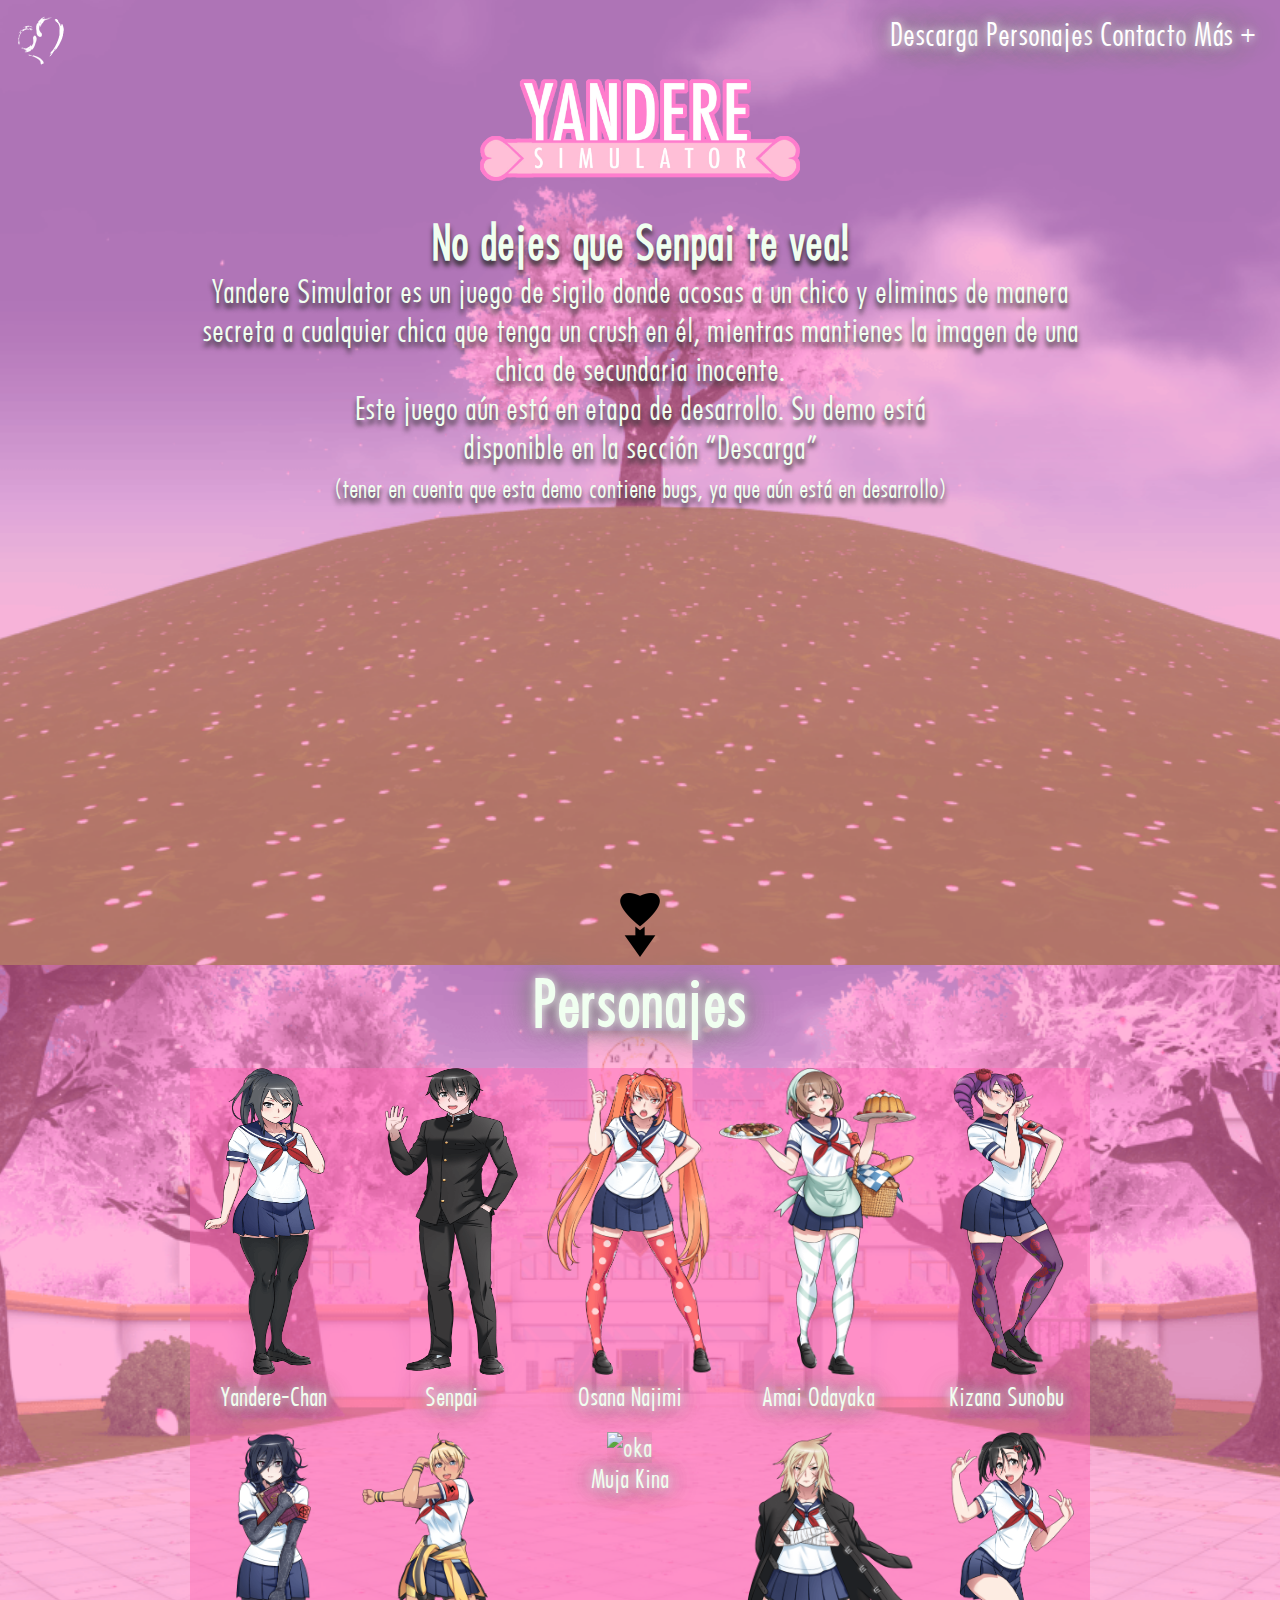
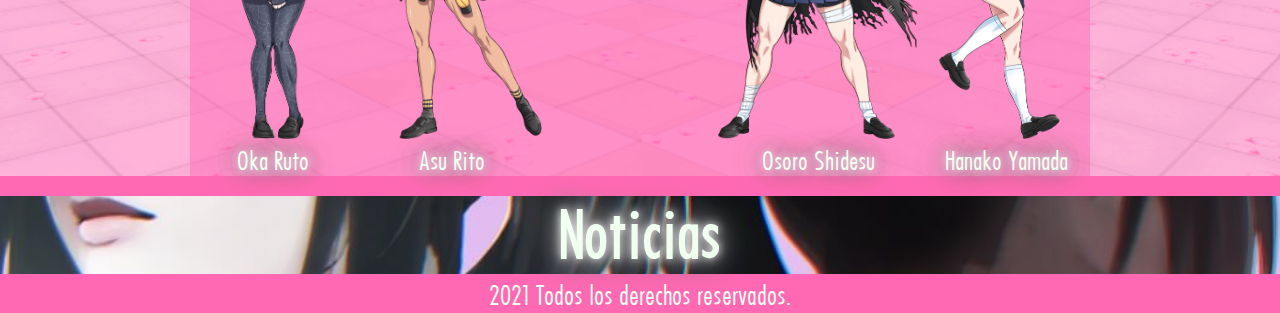
==== index.html @ 3b28e2bb "first commit" ====
<!DOCTYPE html>
<html>
    <head>
        <title>Yandere Simulator</title>
        <meta charset="UTF-8">
        <link rel="stylesheet" href="style.css">
        <style>
            @font-face {
                font-family: myFirstFont;
                src: url("Futura-Condensed-Regular.woff");
              }
            </style>
    </head>


<body>
<section class="tree">

    <header> <!--barra de navegacion-->
        <nav class="nnavv">
        <div class="icon">
                <a class="active" href="#top"><img src="icono.png" alt="icono" height="50px" width="50px"></a>
        </div>
        <div class="links">
            <ul>
            <li><a href="https://www.yanderesimulator.com/download/">Descarga</a></li>
            <li><a href="#personajes">Personajes</a></li>
            <li><a href="https://www.yanderesimulator.com/contact/">Contacto</a></li>
            <li><a href="mas.html">Más +</a></li>
            </ul>
        </div>
        </nav>
    </header>

    <div class="yansim"><!--logo-->
    <img src="Yandere_Simulator_logo.png" alt="simlogo"
        width="25%"
        height="25%">
    </div>
    
    <main><!--texto-->
        <section class="intro"> <!--intro-->
        <div>   
            <span class="nosenpai"><h2>No dejes que Senpai te vea!</h2></span>
            <p>Yandere Simulator es un juego de sigilo donde acosas a un chico y eliminas de manera <br> secreta a cualquier chica que tenga un crush en él, mientras mantienes la imagen de una <br> chica de secundaria inocente.
            <br>    
            Este juego aún está en etapa de desarrollo. Su demo está <br> disponible en la sección “Descarga”
            <br>    
            <span style="font-size: 24px;">(tener en cuenta que esta demo contiene bugs, ya que aún está en desarrollo)</span></p>
        </div>
            <div class="trailer"> <!--trailer-->
                <iframe width="560" height="315" src="https://www.youtube.com/embed/SUfAPLw7xjM" title="YouTube video player" frameborder="0" allow="accelerometer; autoplay; clipboard-write; encrypted-media; gyroscope; picture-in-picture" allowfullscreen></iframe>
            </div>
        <br>
        <div>
            <a href="#personajes"><img src="heart arrow.png" alt="flechita pabajo" width="5%" height="5%"></a>
        </div>
        </section>

</section>

<section class="school">

        <section> <!--lista de personajes-->
            <h1 id="personajes">Personajes</h1>
            <div class="table">
                <div>
                    <img src="yandere-chan-normal.png" alt="yandere-chan" width="138.86.7px" height="306.98px">
                    <div><p>Yandere-Chan</p></div>
                </div>
                <div> 
                    <img src="senpai-kun.png" alt="senpai" width="133.16px" height="306.97px">
                    <div><p>Senpai</p></div>
                </div>
                <div>
                    <img src="osana-najimi.png" alt="Osana" width="165px" height="306.97px">
                    <div><p>Osana Najimi</p></div>
                </div>
                <div>
                    <img src="amai-odayaka.png" alt="amai" width="199.17px" height="306.97px">
                    <div><p>Amai Odayaka</p></div>
                </div>
                <div>
                    <img src="kizana-sunobu.png" alt="kizana" width="115px" height="307px">
                    <div><p>Kizana Sunobu</p></div>
                </div>
                <div>
                    <img src="oka-ruto.png" alt="oka" width="75px" height="307px">
                    <div><p>Oka Ruto</p></div>
                </div>
                <div>
                    <img src="Asu-rito.png" alt="Asu" width="180px" height="307px">
                    <div><p>Asu Rito</p></div>
                </div>
                <div>
                    <img src="muja-kina.png" alt="oka" width="170px" height="307px">
                    <div><p>Muja Kina</p></div>
                </div>
                <div>
                    <img src="Osoro Shidesu.png" alt="Osoro" width="200px" height="307px">
                    <div><p>Osoro Shidesu</p></div>
                </div>
                <div>
                    <img src="Hanako Yamada.png" alt="Hanako" width="135px" height="307px">
                    <div><p>Hanako Yamada</p></div>
                </div>
            </div>
            </table>

        </section>
    
</section>
<section class="more">
    <h1>Noticias</h1>
</section>
    </main>

    <footer>
        <span class="foota">2021 Todos los derechos reservados.</span>
    </footer>

</body>
</html>
---- style.css ----
html {
    scroll-behavior: smooth;
}

* {
    box-sizing: border-box; 
    padding: 0; 
    margin: 0;
}
    
a { 
    color: white; 
    text-decoration: none; 
} 

a:hover { 
    text-decoration: underline;
} 

body {
    font-family: myFirstFont;
    text-align: center;
    color: honeydew;
    background-color: hotpink;
    font-size: 30px;
}

header {
    text-shadow: 0 0 10px #fff, 0 0 20px gray, 0 0 30px gray, 0 0 40px gray;
    margin: 0px;
    padding: 0px;  
    }

.nnaavv {
    padding: 50px;
    display: flex;
    flex-flow: row nowrap;
}

.icon {
    padding-top: 15px;
    margin-left: 15px;
    position:fixed;
}

.links {
    padding-top: 15px;
    margin-right: 25px;
    display: flex;
    flex-flow: row nowrap;
    justify-content: flex-end;
}

li {
    list-style: none;
    display: inline-block;
}

section.intro {
    text-shadow: 0px 5px 5px rgb(43, 42, 42);
}

section.tree {
    background-image: url(tree.png);
    background-repeat: no-repeat;
    background-size: 150%;
    background-position: center;
    border: 0px;
}

.trailer {
    margin-top: 25px;
}


section.school {
    background-image: url(school-front.png);
    background-repeat: no-repeat;
    text-shadow: 0 0 10px #fff, 0 0 20px gray, 0 0 30px gray, 0 0 40px gray;
    background-size: 150%;
    background-position: center;
    border: 0px;
}

.table {
    display: grid;
    grid-template-columns: repeat(5, 1fr);
    grid-template-rows: repeat(2, 1fr);
    row-gap: 20px;
    column-gap: 5px;
    justify-items: center;
    margin-left: auto;
    margin-right: auto;
    margin-top: 25px;
    margin-bottom: 20px;
    max-width: 900px;
    font-size: 24px;
    text-align: center;
    background-color: rgba(255, 105, 180, 0.486);
}

section.more {
    background-image: url(video-poster.jpg);
    background-repeat: no-repeat;
    background-size: 150%;
    background-position: center;
    border: 0px;
    text-shadow: 0 0 10px #fff, 0 0 20px gray, 0 0 30px gray, 0 0 40px gray;
}

.yansim {
    padding: 25px 0px;
}

.foota {
    font-size: 25px;
}
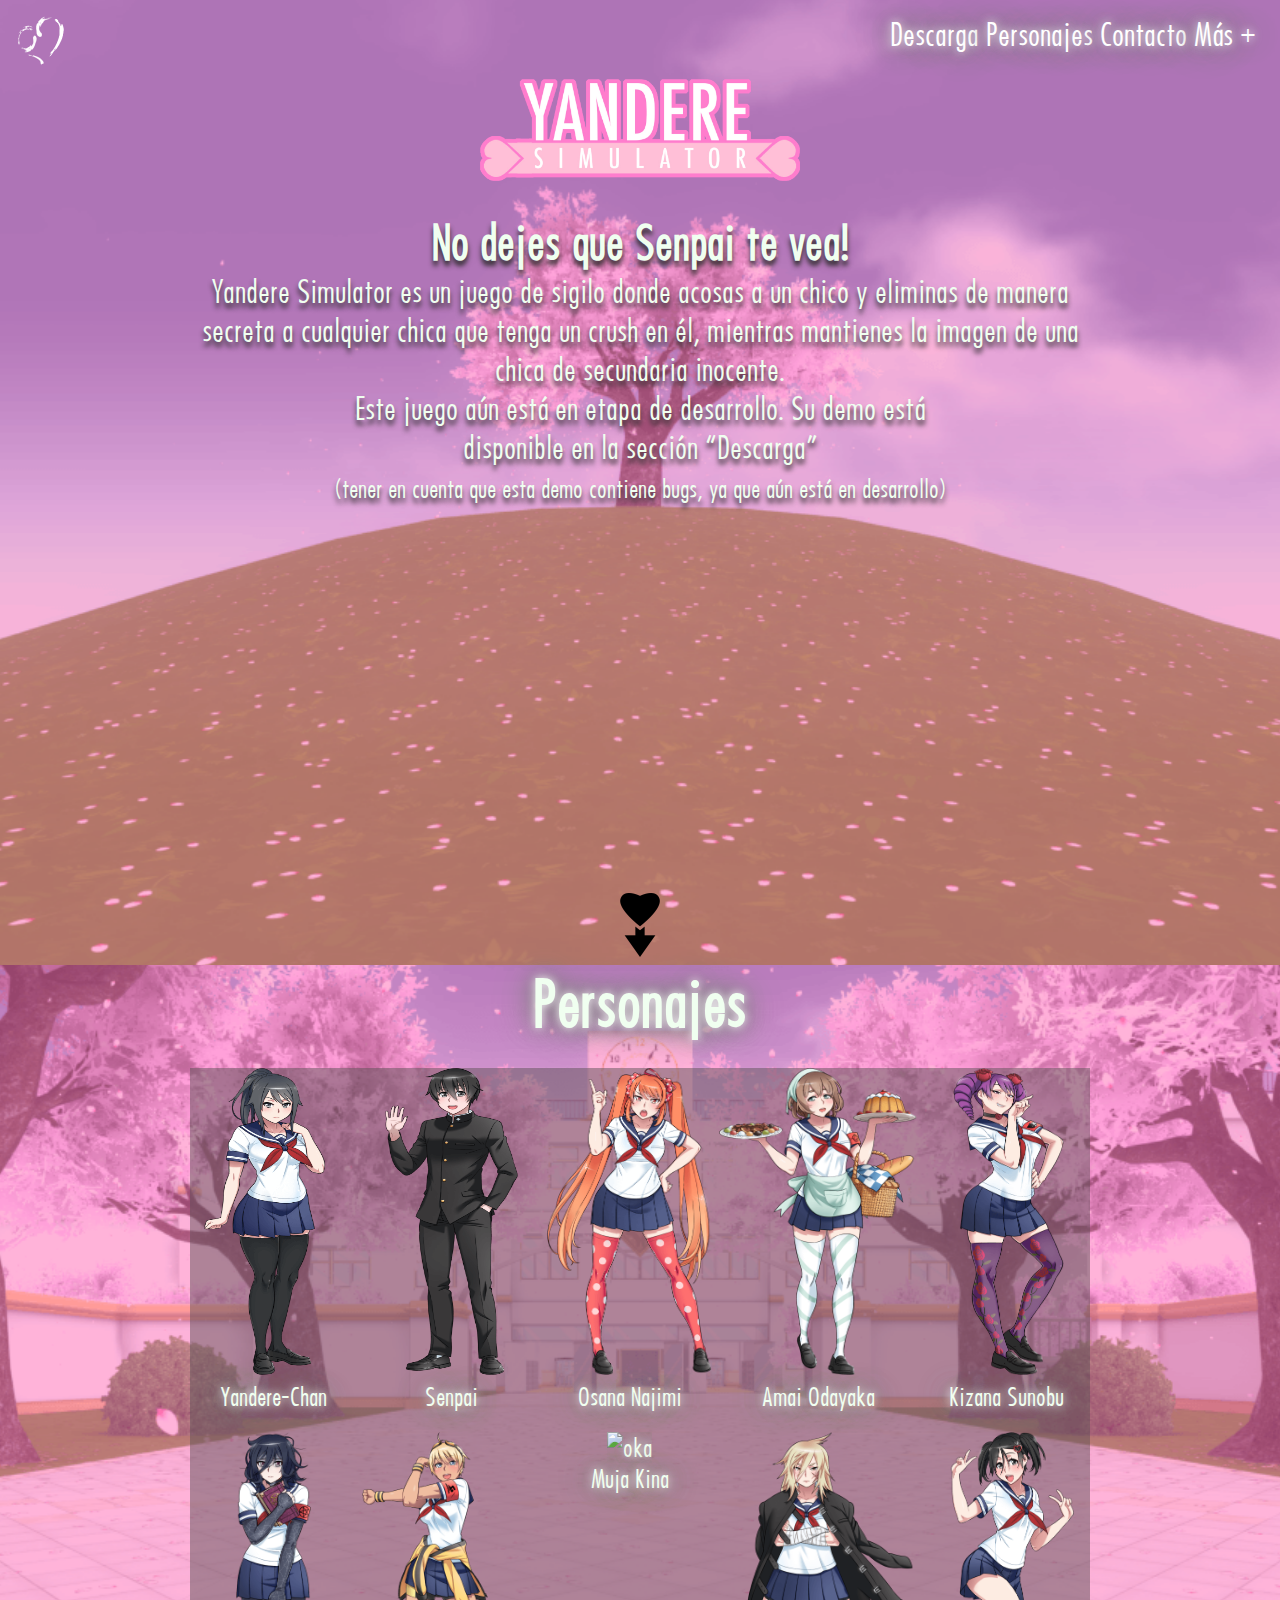
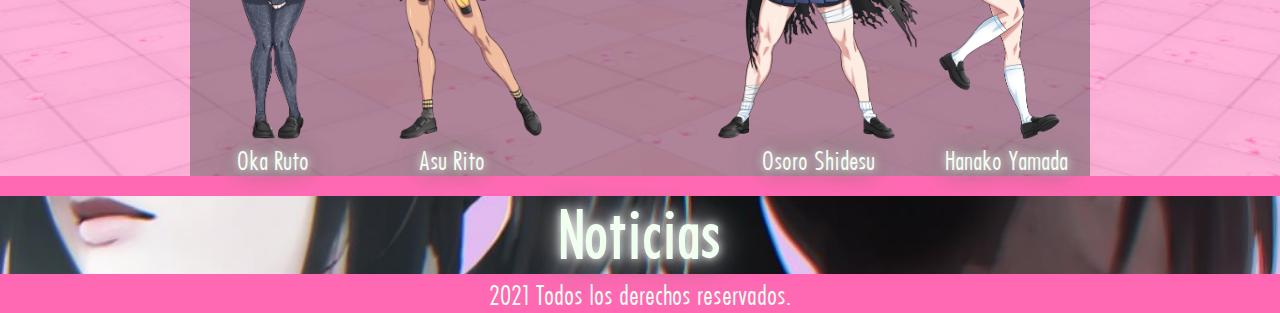
==== commit c6e341ec: "second commit" ====
--- a/index.html
+++ b/index.html
@@ -64,43 +64,43 @@
         <section> <!--lista de personajes-->
             <h1 id="personajes">Personajes</h1>
             <div class="table">
-                <div>
+                <div class="div1">
                     <img src="yandere-chan-normal.png" alt="yandere-chan" width="138.86.7px" height="306.98px">
                     <div><p>Yandere-Chan</p></div>
                 </div>
-                <div> 
+                <div class="div2"> 
                     <img src="senpai-kun.png" alt="senpai" width="133.16px" height="306.97px">
                     <div><p>Senpai</p></div>
                 </div>
-                <div>
+                <div class="div3">
                     <img src="osana-najimi.png" alt="Osana" width="165px" height="306.97px">
                     <div><p>Osana Najimi</p></div>
                 </div>
-                <div>
+                <div class="div4">
                     <img src="amai-odayaka.png" alt="amai" width="199.17px" height="306.97px">
                     <div><p>Amai Odayaka</p></div>
                 </div>
-                <div>
+                <div class="div5">
                     <img src="kizana-sunobu.png" alt="kizana" width="115px" height="307px">
                     <div><p>Kizana Sunobu</p></div>
                 </div>
-                <div>
+                <div class="div6">
                     <img src="oka-ruto.png" alt="oka" width="75px" height="307px">
                     <div><p>Oka Ruto</p></div>
                 </div>
-                <div>
+                <div class="div7">
                     <img src="Asu-rito.png" alt="Asu" width="180px" height="307px">
                     <div><p>Asu Rito</p></div>
                 </div>
-                <div>
+                <div class="div8">
                     <img src="muja-kina.png" alt="oka" width="170px" height="307px">
                     <div><p>Muja Kina</p></div>
                 </div>
-                <div>
+                <div class="div9">
                     <img src="Osoro Shidesu.png" alt="Osoro" width="200px" height="307px">
                     <div><p>Osoro Shidesu</p></div>
                 </div>
-                <div>
+                <div class="div10">
                     <img src="Hanako Yamada.png" alt="Hanako" width="135px" height="307px">
                     <div><p>Hanako Yamada</p></div>
                 </div>
--- a/style.css
+++ b/style.css
@@ -96,8 +96,20 @@
     max-width: 900px;
     font-size: 24px;
     text-align: center;
-    background-color: rgba(255, 105, 180, 0.486);
+    background-color: rgba(90, 81, 85, 0.486);
 }
+
+    .div1 { text-align: center;
+        grid-area: 1 / 1 / 2 / 2; }
+    .div2 { text-align: center; grid-area: 1 / 2 / 2 / 3; }
+    .div3 {text-align: center; grid-area: 1 / 3 / 2 / 4; }
+    .div4 {text-align: center; grid-area: 1 / 4 / 2 / 5; }
+    .div5 {text-align: center; grid-area: 1 / 5 / 2 / 6; }
+    .div6 {text-align: center; grid-area: 2 / 1 / 3 / 2; }
+    .div7 {text-align: center; grid-area: 2 / 2 / 3 / 3; }
+    .div8 {text-align: center; grid-area: 2 / 3 / 3 / 4; }
+    .div9 {text-align: center; grid-area: 2 / 4 / 3 / 5; }
+    .div10 {text-align: center; grid-area: 2 / 5 / 3 / 6; }
 
 section.more {
     background-image: url(video-poster.jpg);
@@ -114,4 +126,25 @@
 
 .foota {
     font-size: 25px;
+}
+
+@media (max-width: 992px) { /*dispositivos medianos*/
+    .table {
+        display: grid;
+        grid-template-columns: repeat(2, 1fr);
+        grid-template-rows: repeat(5, 1fr);
+        grid-column-gap: 15px;
+        grid-row-gap: 15px;
+        }
+        
+        .div1 { grid-area: 1 / 1 / 2 / 2; }
+        .div2 { grid-area: 1 / 2 / 2 / 3; }
+        .div3 { grid-area: 2 / 1 / 3 / 2; }
+        .div4 { grid-area: 2 / 2 / 3 / 3; }
+        .div5 { grid-area: 3 / 1 / 4 / 2; }
+        .div6 { grid-area: 3 / 2 / 4 / 3; }
+        .div7 { grid-area: 4 / 1 / 5 / 2; }
+        .div8 { grid-area: 4 / 2 / 5 / 3; }
+        .div9 { grid-area: 5 / 1 / 6 / 2; }
+        .div10 { grid-area: 5 / 2 / 6 / 3; }
 }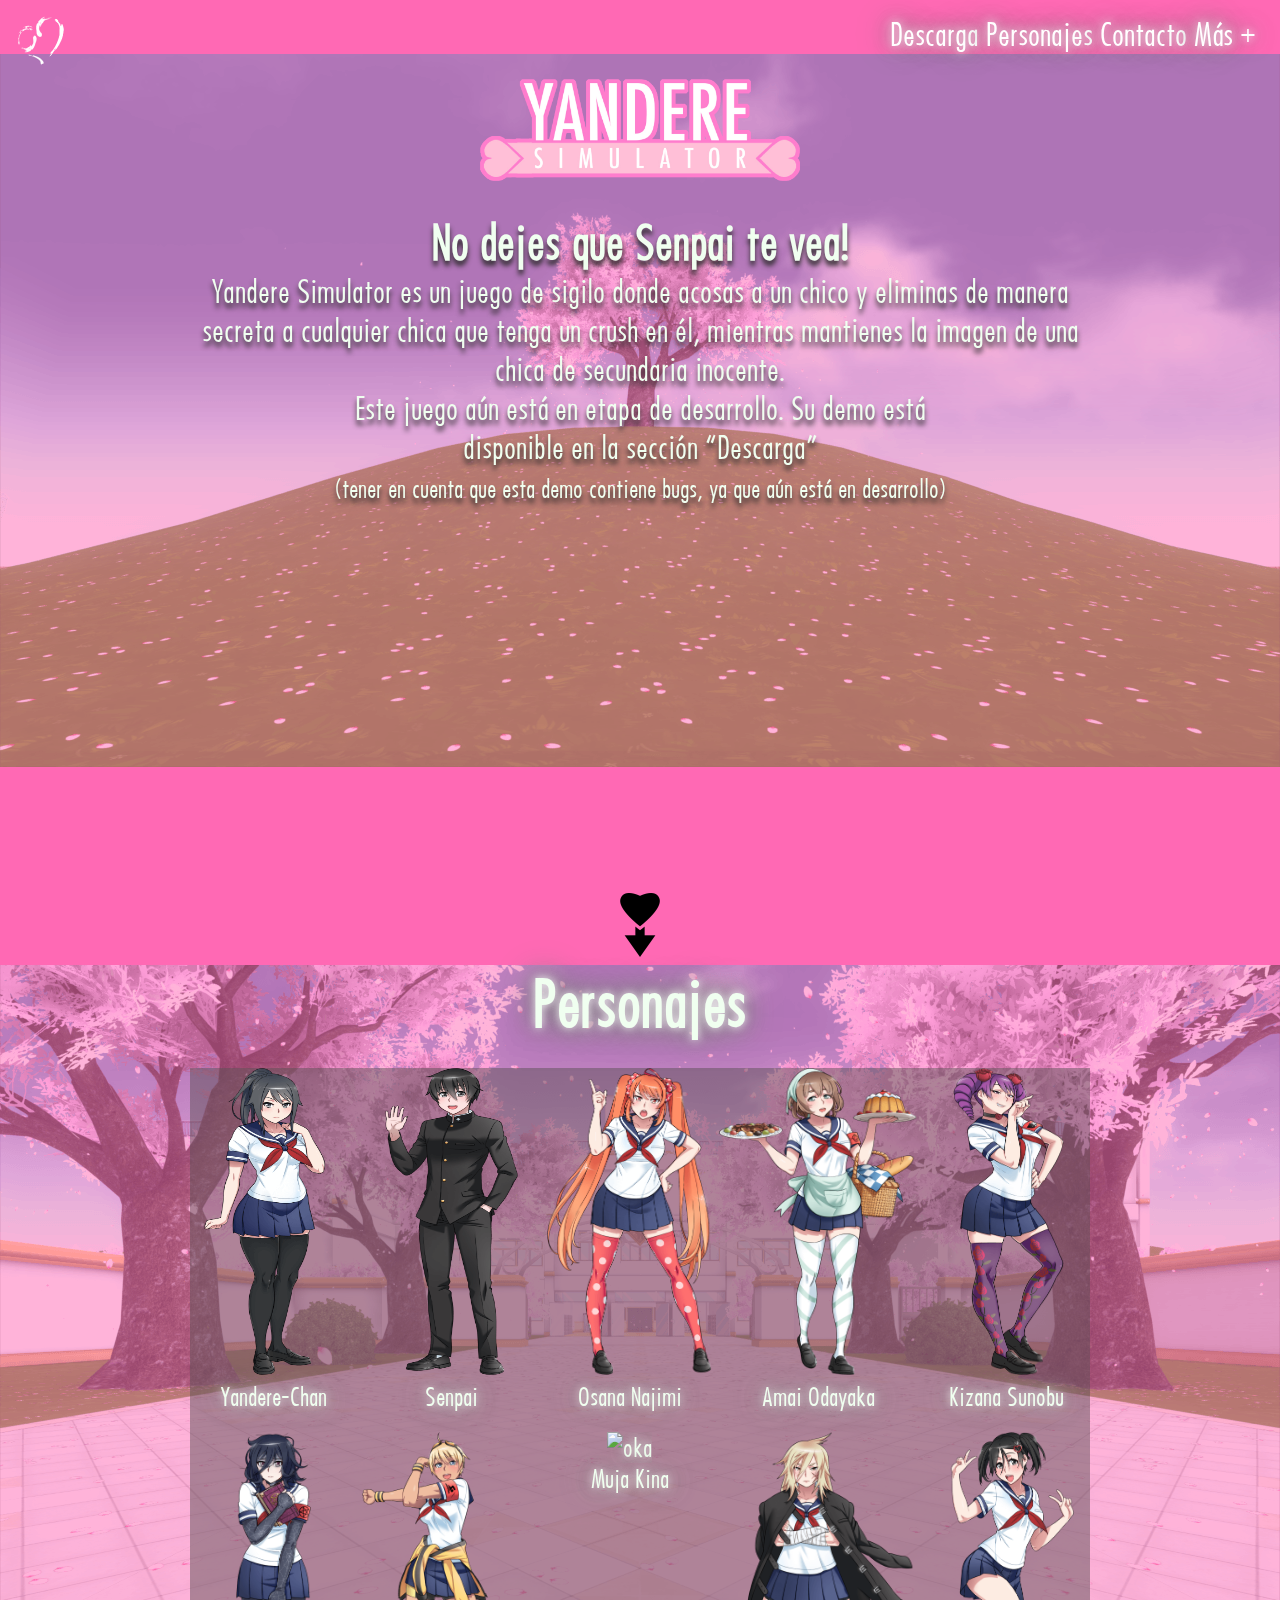
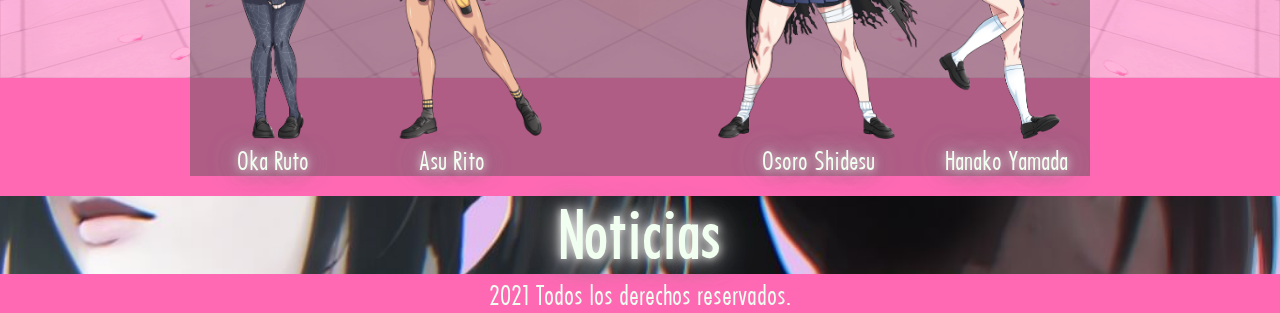
==== commit 9b566483: "second commit" ====
--- a/index.html
+++ b/index.html
@@ -15,7 +15,6 @@
 
 <body>
 <section class="tree">
-
     <header> <!--barra de navegacion-->
         <nav class="nnavv">
         <div class="icon">
@@ -31,7 +30,7 @@
         </div>
         </nav>
     </header>
-
+    <div class="tree"><img src="tree.png" alt="background1"></div>
     <div class="yansim"><!--logo-->
     <img src="Yandere_Simulator_logo.png" alt="simlogo"
         width="25%"
@@ -62,6 +61,7 @@
 <section class="school">
 
         <section> <!--lista de personajes-->
+            <div class="school"><img src="school-front.png" alt="background1"></div>
             <h1 id="personajes">Personajes</h1>
             <div class="table">
                 <div class="div1">
--- a/style.css
+++ b/style.css
@@ -61,11 +61,16 @@
 }
 
 section.tree {
-    background-image: url(tree.png);
-    background-repeat: no-repeat;
-    background-size: 150%;
-    background-position: center;
     border: 0px;
+}
+
+div.tree {
+    width: 150%;
+    height: auto;
+    left: 50%;
+    transform: translateX(-50%);
+    position: fixed;
+    z-index: -3;
 }
 
 .trailer {
@@ -74,12 +79,19 @@
 
 
 section.school {
-    background-image: url(school-front.png);
-    background-repeat: no-repeat;
     text-shadow: 0 0 10px #fff, 0 0 20px gray, 0 0 30px gray, 0 0 40px gray;
     background-size: 150%;
     background-position: center;
     border: 0px;
+}
+
+div.school {
+    width: 150%;
+    height: auto;
+    left: 50%;
+    transform: translateX(-50%);
+    position: fixed;
+    z-index: -1;
 }
 
 .table {
